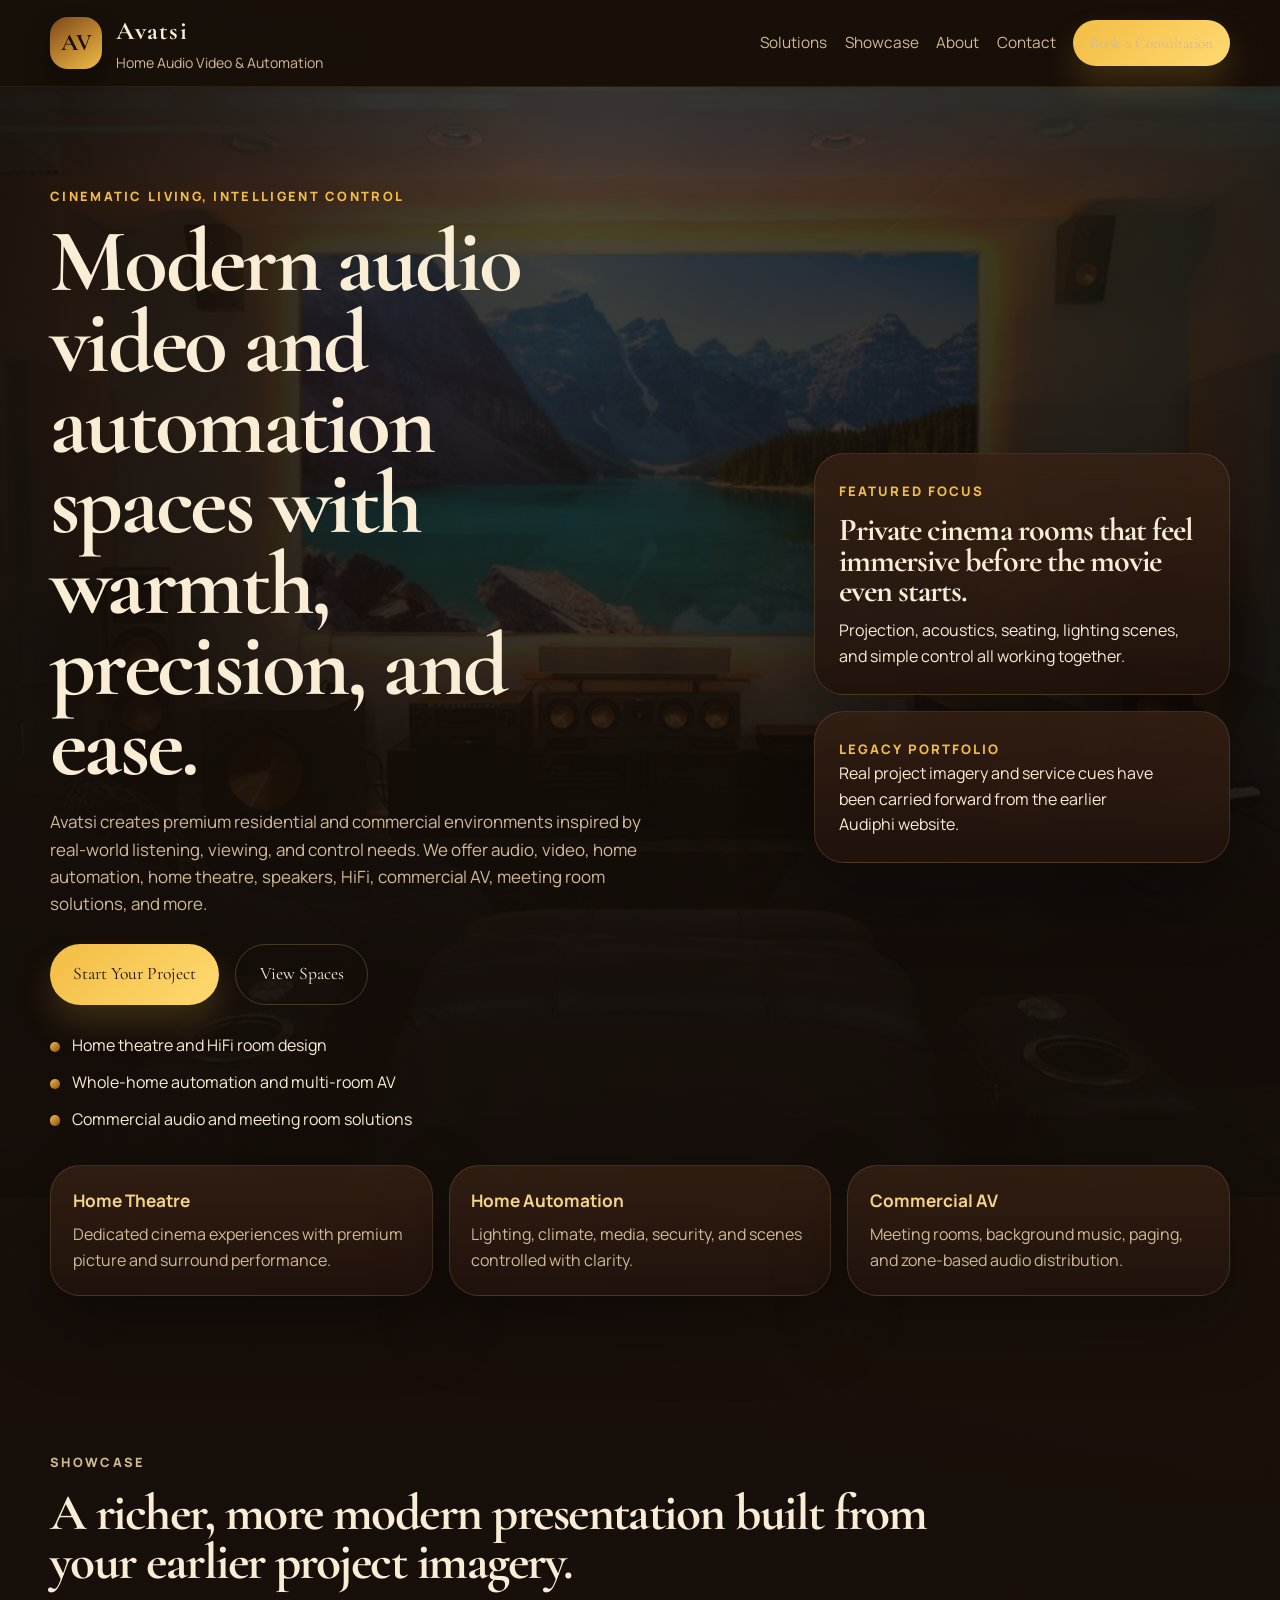
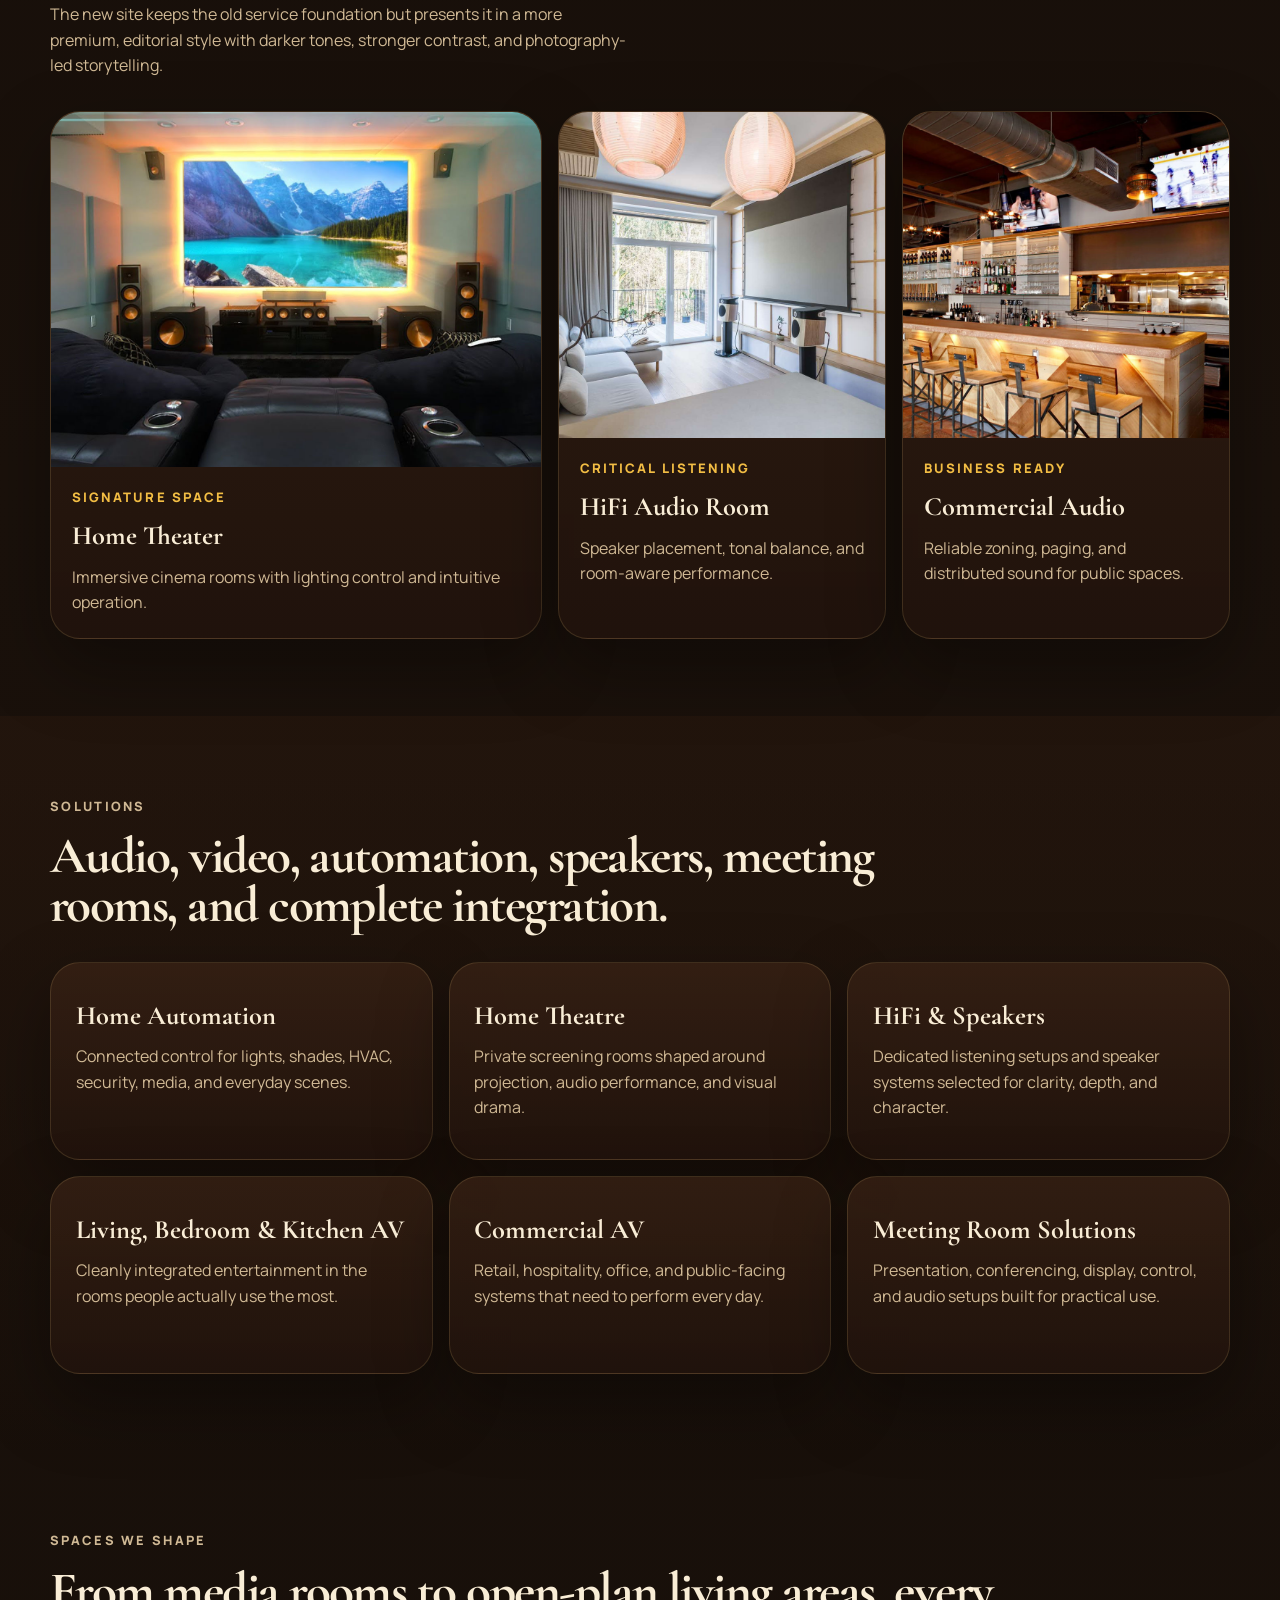
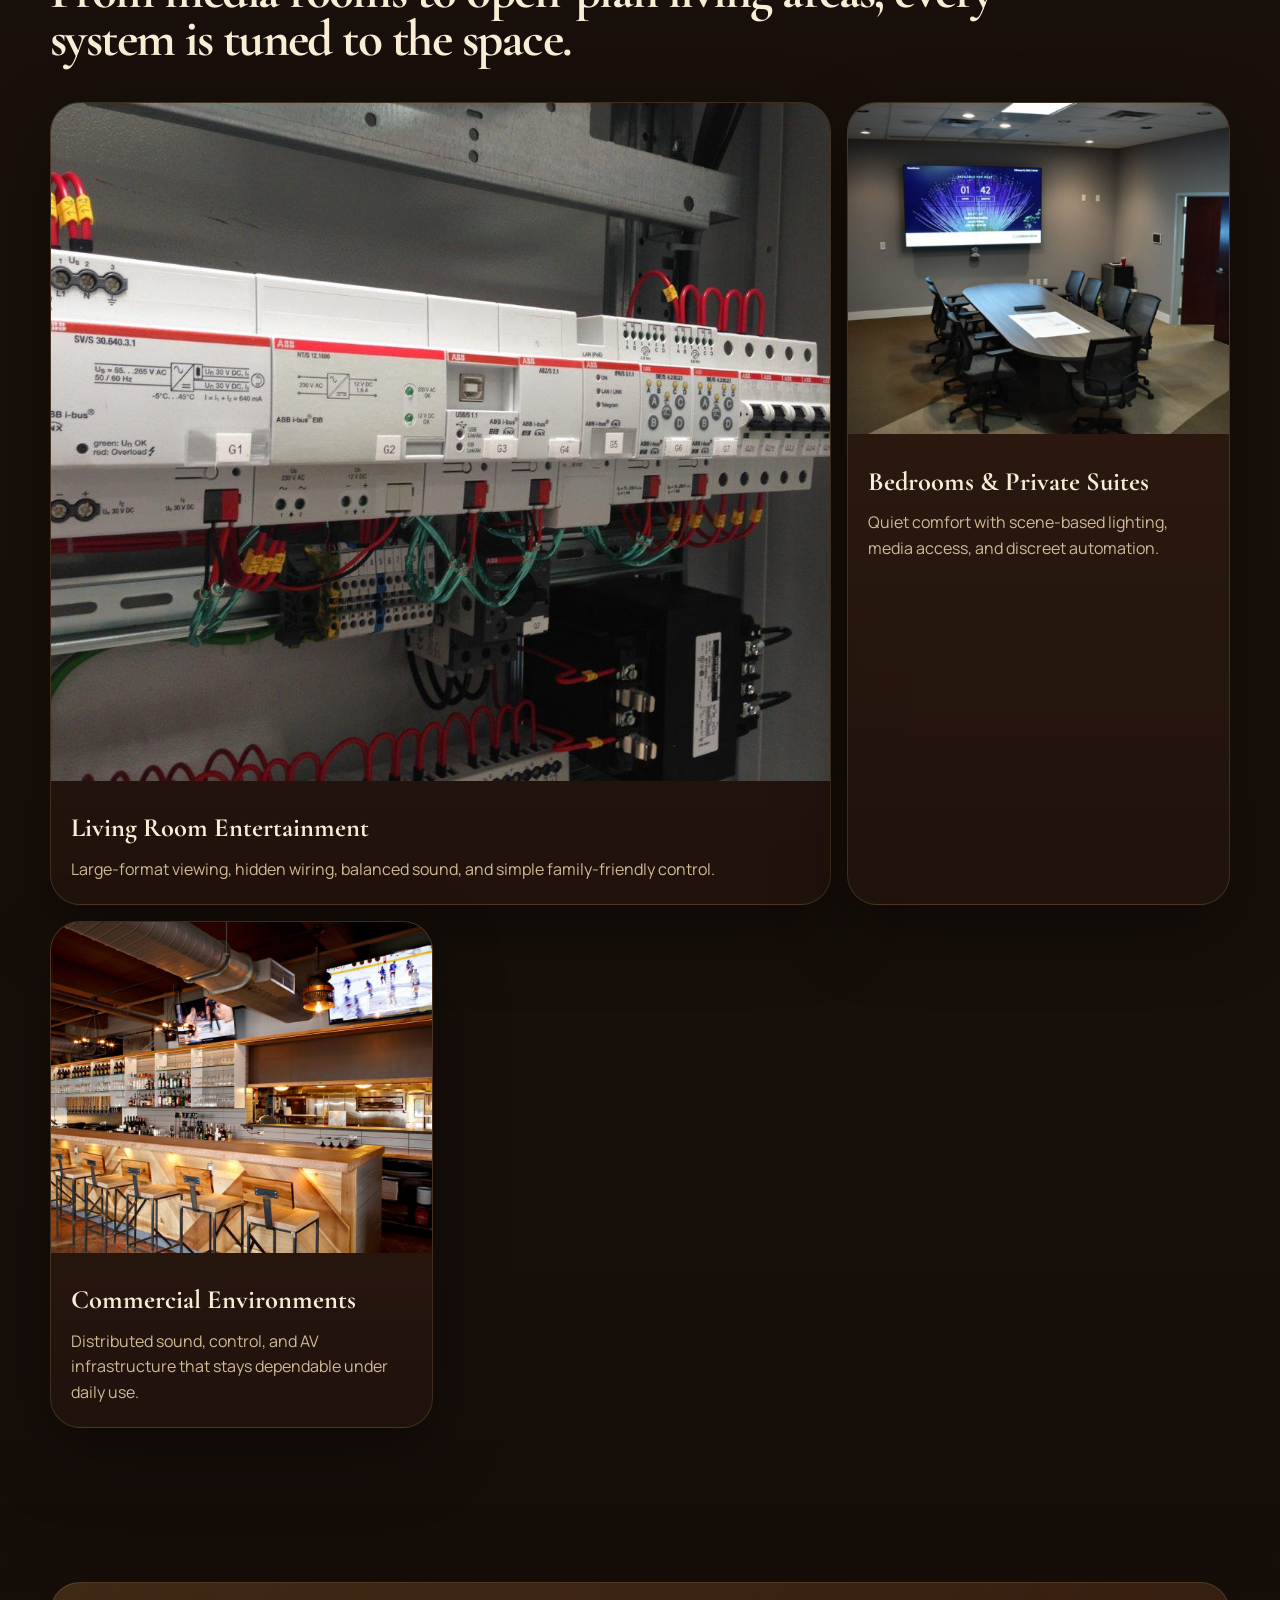
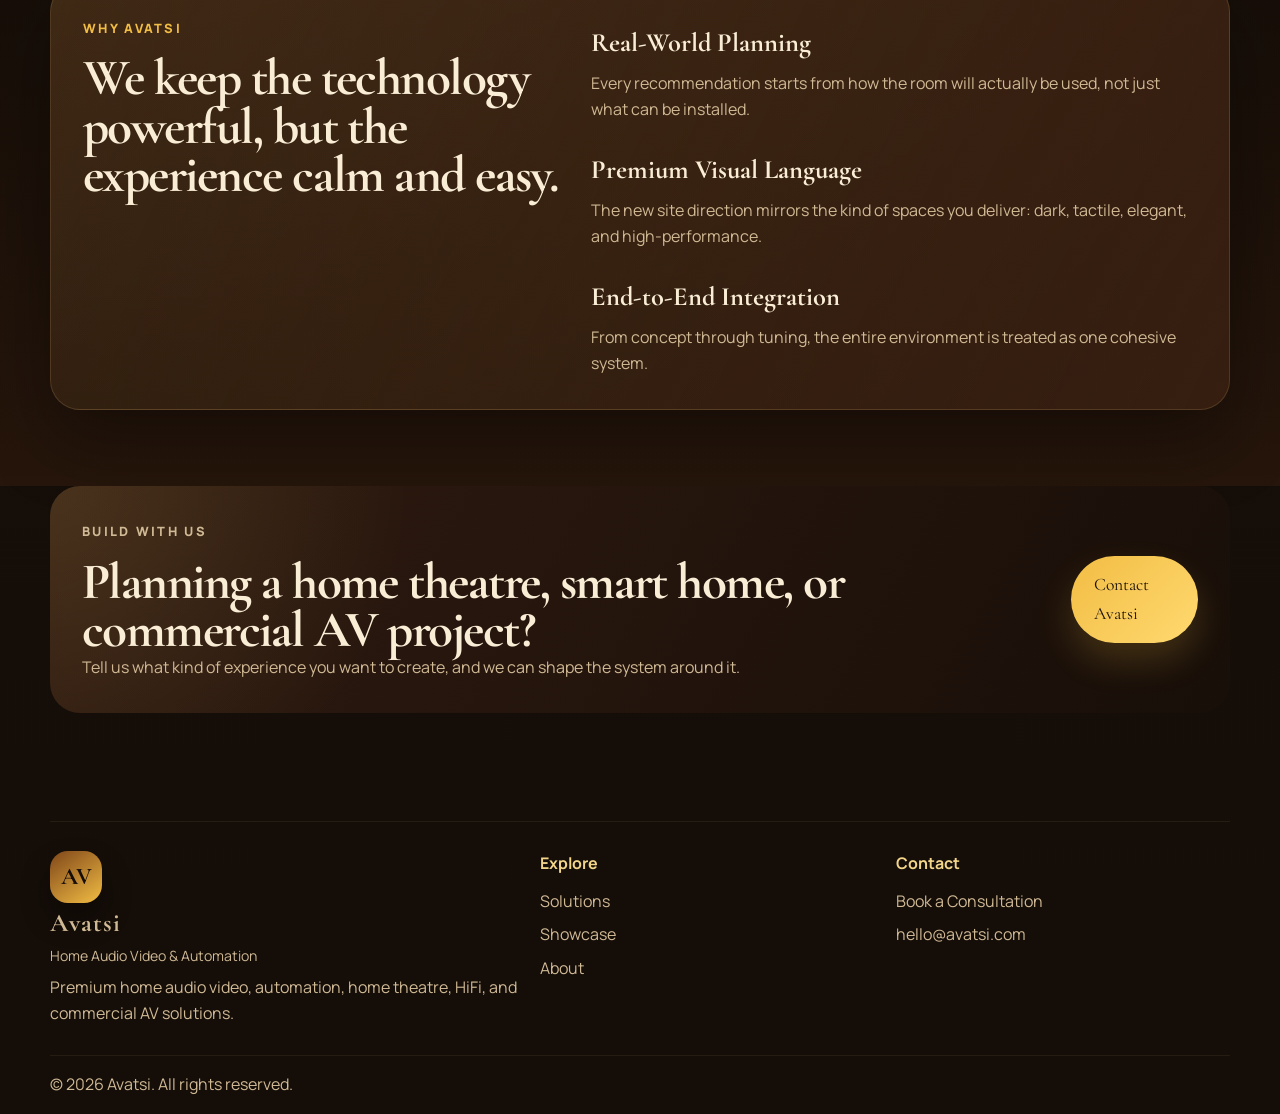
==== index.html @ 75559ed6 "Added website" ====
<!DOCTYPE html>
<html lang="en">
  <head>
    <meta charset="UTF-8" />
    <meta name="viewport" content="width=device-width, initial-scale=1.0" />
    <title>Avatsi | Home Audio Video & Automation</title>
    <meta
      name="description"
      content="Avatsi offers home audio video, home automation, home theatre, speakers, HiFi, commercial AV, meeting room solutions, and more."
    />
    <link rel="preconnect" href="https://fonts.googleapis.com" />
    <link rel="preconnect" href="https://fonts.gstatic.com" crossorigin />
    <link
      href="https://fonts.googleapis.com/css2?family=Manrope:wght@400;500;700;800&family=Cormorant+Garamond:wght@500;600;700&display=swap"
      rel="stylesheet"
    />
    <link rel="stylesheet" href="assets/styles.css" />
    <script defer src="assets/main.js"></script>
    <!-- Google tag (gtag.js) -->
    <script async src="https://www.googletagmanager.com/gtag/js?id=G-W9RSSXG37R"></script>
    <script>
      window.dataLayer = window.dataLayer || [];
      function gtag(){dataLayer.push(arguments);}
      gtag('js', new Date());

      gtag('config', 'G-W9RSSXG37R');
    </script>
  </head>
  <body>
    <header class="site-header">
      <div class="container nav-shell">
        <a class="brand" href="index.html" aria-label="Avatsi home">
          <span class="brand-mark">AV</span>
          <span class="brand-text">
            <strong>Avatsi</strong>
            <span>Home Audio Video & Automation</span>
          </span>
        </a>

        <button class="nav-toggle" type="button" aria-expanded="false" aria-controls="site-nav">
          Menu
        </button>

        <nav id="site-nav" class="site-nav" aria-label="Primary navigation">
          <a href="#solutions">Solutions</a>
          <a href="#showcase">Showcase</a>
          <a href="about.html">About</a>
          <a href="contact.html">Contact</a>
          <a class="button button-small" href="contact.html">Book a Consultation</a>
        </nav>
      </div>
    </header>

    <main>
      <section class="hero hero-photo">
        <div class="hero-backdrop">
          <img src="assets/images/legacy/home-theater.jpg" alt="Luxury home theater installation" />
        </div>
        <div class="container hero-grid hero-grid-photo">
          <div class="hero-copy">
            <p class="eyebrow">Cinematic Living, Intelligent Control</p>
            <h1>Modern audio video and automation spaces with warmth, precision, and ease.</h1>
            <p class="hero-text">
              Avatsi creates premium residential and commercial environments inspired by real-world
              listening, viewing, and control needs. We offer audio, video, home automation,
              home theatre, speakers, HiFi, commercial AV, meeting room solutions, and more.
            </p>
            <div class="hero-actions">
              <a class="button" href="contact.html">Start Your Project</a>
              <a class="button button-secondary" href="#showcase">View Spaces</a>
            </div>
            <ul class="hero-points" aria-label="Key highlights">
              <li>Home theatre and HiFi room design</li>
              <li>Whole-home automation and multi-room AV</li>
              <li>Commercial audio and meeting room solutions</li>
            </ul>
          </div>

          <aside class="hero-side-panel">
            <article class="hero-side-card">
              <span>Featured Focus</span>
              <h2>Private cinema rooms that feel immersive before the movie even starts.</h2>
              <p>Projection, acoustics, seating, lighting scenes, and simple control all working together.</p>
            </article>
            <article class="hero-side-card compact">
              <span>Legacy Portfolio</span>
              <p>Real project imagery and service cues have been carried forward from the earlier Audiphi website.</p>
            </article>
          </aside>
        </div>
      </section>

      <section class="section metrics metrics-dark">
        <div class="container metrics-grid">
          <article>
            <strong>Home Theatre</strong>
            <p>Dedicated cinema experiences with premium picture and surround performance.</p>
          </article>
          <article>
            <strong>Home Automation</strong>
            <p>Lighting, climate, media, security, and scenes controlled with clarity.</p>
          </article>
          <article>
            <strong>Commercial AV</strong>
            <p>Meeting rooms, background music, paging, and zone-based audio distribution.</p>
          </article>
        </div>
      </section>

      <section id="showcase" class="section">
        <div class="container">
          <div class="section-heading">
            <p class="eyebrow">Showcase</p>
            <h2>A richer, more modern presentation built from your earlier project imagery.</h2>
            <p>
              The new site keeps the old service foundation but presents it in a more premium,
              editorial style with darker tones, stronger contrast, and photography-led storytelling.
            </p>
          </div>

          <div class="showcase-grid">
            <article class="showcase-card showcase-card-large">
              <img src="assets/images/legacy/home-theater.jpg" alt="Home theater room with large screen and seating" />
              <div class="showcase-copy">
                <p>Signature Space</p>
                <h3>Home Theater</h3>
                <span>Immersive cinema rooms with lighting control and intuitive operation.</span>
              </div>
            </article>

            <article class="showcase-card">
              <img src="assets/images/legacy/hifi-room.jpg" alt="Premium audio listening room" />
              <div class="showcase-copy">
                <p>Critical Listening</p>
                <h3>HiFi Audio Room</h3>
                <span>Speaker placement, tonal balance, and room-aware performance.</span>
              </div>
            </article>

            <article class="showcase-card">
              <img src="assets/images/legacy/commercial-audio.jpg" alt="Commercial hall with distributed audio" />
              <div class="showcase-copy">
                <p>Business Ready</p>
                <h3>Commercial Audio</h3>
                <span>Reliable zoning, paging, and distributed sound for public spaces.</span>
              </div>
            </article>
          </div>
        </div>
      </section>

      <section id="solutions" class="section section-alt">
        <div class="container">
          <div class="section-heading">
            <p class="eyebrow">Solutions</p>
            <h2>Audio, video, automation, speakers, meeting rooms, and complete integration.</h2>
          </div>

          <div class="service-grid service-grid-rich">
            <article class="service-card">
              <h3>Home Automation</h3>
              <p>Connected control for lights, shades, HVAC, security, media, and everyday scenes.</p>
            </article>
            <article class="service-card">
              <h3>Home Theatre</h3>
              <p>Private screening rooms shaped around projection, audio performance, and visual drama.</p>
            </article>
            <article class="service-card">
              <h3>HiFi & Speakers</h3>
              <p>Dedicated listening setups and speaker systems selected for clarity, depth, and character.</p>
            </article>
            <article class="service-card">
              <h3>Living, Bedroom & Kitchen AV</h3>
              <p>Cleanly integrated entertainment in the rooms people actually use the most.</p>
            </article>
            <article class="service-card">
              <h3>Commercial AV</h3>
              <p>Retail, hospitality, office, and public-facing systems that need to perform every day.</p>
            </article>
            <article class="service-card">
              <h3>Meeting Room Solutions</h3>
              <p>Presentation, conferencing, display, control, and audio setups built for practical use.</p>
            </article>
          </div>
        </div>
      </section>

      <section class="section">
        <div class="container spaces-layout">
          <div class="section-heading section-heading-tight">
            <p class="eyebrow">Spaces We Shape</p>
            <h2>From media rooms to open-plan living areas, every system is tuned to the space.</h2>
          </div>

          <div class="spaces-grid spaces-grid-photo">
            <article class="space-card space-wide">
              <img src="assets/images/legacy/living-room.jpeg" alt="Elegant living room entertainment setup" />
              <div class="space-copy">
                <h3>Living Room Entertainment</h3>
                <p>Large-format viewing, hidden wiring, balanced sound, and simple family-friendly control.</p>
              </div>
            </article>

            <article class="space-card">
              <img src="assets/images/legacy/av-room.jpg" alt="Integrated audio visual setup" />
              <div class="space-copy">
                <h3>Bedrooms & Private Suites</h3>
                <p>Quiet comfort with scene-based lighting, media access, and discreet automation.</p>
              </div>
            </article>

            <article class="space-card">
              <img src="assets/images/legacy/commercial-audio.jpg" alt="Commercial audio installation" />
              <div class="space-copy">
                <h3>Commercial Environments</h3>
                <p>Distributed sound, control, and AV infrastructure that stays dependable under daily use.</p>
              </div>
            </article>
          </div>
        </div>
      </section>

      <section class="section section-band">
        <div class="container split-panel split-panel-dark">
          <div>
            <p class="eyebrow">Why Avatsi</p>
            <h2>We keep the technology powerful, but the experience calm and easy.</h2>
          </div>
          <div class="split-list">
            <article>
              <h3>Real-World Planning</h3>
              <p>Every recommendation starts from how the room will actually be used, not just what can be installed.</p>
            </article>
            <article>
              <h3>Premium Visual Language</h3>
              <p>The new site direction mirrors the kind of spaces you deliver: dark, tactile, elegant, and high-performance.</p>
            </article>
            <article>
              <h3>End-to-End Integration</h3>
              <p>From concept through tuning, the entire environment is treated as one cohesive system.</p>
            </article>
          </div>
        </div>
      </section>

      <section class="section cta-band">
        <div class="container cta-shell">
          <div>
            <p class="eyebrow">Build With Us</p>
            <h2>Planning a home theatre, smart home, or commercial AV project?</h2>
            <p>Tell us what kind of experience you want to create, and we can shape the system around it.</p>
          </div>
          <a class="button" href="contact.html">Contact Avatsi</a>
        </div>
      </section>
    </main>

    <footer class="site-footer">
      <div class="container footer-grid">
        <div>
          <a class="brand brand-footer" href="index.html">
            <span class="brand-mark">AV</span>
            <span class="brand-text">
              <strong>Avatsi</strong>
              <span>Home Audio Video & Automation</span>
            </span>
          </a>
          <p>Premium home audio video, automation, home theatre, HiFi, and commercial AV solutions.</p>
        </div>
        <div>
          <h3>Explore</h3>
          <a href="#solutions">Solutions</a>
          <a href="#showcase">Showcase</a>
          <a href="about.html">About</a>
        </div>
        <div>
          <h3>Contact</h3>
          <a href="contact.html">Book a Consultation</a>
          <a href="mailto:hello@avatsi.com">hello@avatsi.com</a>
        </div>
      </div>
      <div class="container footer-bottom">
        <p>&copy; <span data-year></span> Avatsi. All rights reserved.</p>
      </div>
    </footer>
  </body>
</html>
---- assets/styles.css ----
:root {
  --bg: #140d08;
  --bg-soft: #1d120c;
  --bg-alt: #24160d;
  --surface: rgba(46, 27, 17, 0.84);
  --surface-soft: rgba(77, 49, 28, 0.54);
  --surface-strong: #321b10;
  --text: #f9edd6;
  --muted: #d0b995;
  --muted-strong: #f3d58a;
  --line: rgba(243, 213, 138, 0.14);
  --brand: #f2bd44;
  --brand-strong: #ffd970;
  --brand-deep: #8a4d17;
  --shadow: 0 28px 70px rgba(0, 0, 0, 0.35);
  --radius: 30px;
  --radius-small: 18px;
  --container: min(1180px, calc(100vw - 2rem));
}

*,
*::before,
*::after {
  box-sizing: border-box;
}

html {
  scroll-behavior: smooth;
}

body {
  margin: 0;
  font-family: "Manrope", sans-serif;
  color: var(--text);
  background:
    radial-gradient(circle at top left, rgba(255, 217, 112, 0.08), transparent 22%),
    radial-gradient(circle at top right, rgba(138, 77, 23, 0.18), transparent 26%),
    linear-gradient(180deg, #110a06 0%, #1a110b 35%, #140d08 100%);
  line-height: 1.6;
}

img {
  display: block;
  max-width: 100%;
}

a {
  color: inherit;
  text-decoration: none;
}

p,
h1,
h2,
h3,
ul {
  margin: 0;
}

ul {
  padding: 0;
}

.container {
  width: var(--container);
  margin: 0 auto;
}

.site-header {
  position: sticky;
  top: 0;
  z-index: 20;
  backdrop-filter: blur(16px);
  background: rgba(20, 13, 8, 0.78);
  border-bottom: 1px solid rgba(243, 213, 138, 0.08);
}

.nav-shell {
  display: flex;
  align-items: center;
  justify-content: space-between;
  gap: 1rem;
  min-height: 86px;
}

.brand {
  display: inline-flex;
  align-items: center;
  gap: 0.9rem;
}

.brand-mark {
  width: 52px;
  height: 52px;
  display: inline-grid;
  place-items: center;
  border-radius: 18px;
  background: linear-gradient(145deg, #7f4619, #f2bd44);
  color: #140d08;
  font-family: "Cormorant Garamond", serif;
  font-size: 1.5rem;
  font-weight: 700;
  box-shadow: 0 16px 30px rgba(0, 0, 0, 0.28);
}

.brand-text {
  display: grid;
  gap: 0.02rem;
}

.brand-text strong,
.button,
h1,
h2,
h3 {
  font-family: "Cormorant Garamond", serif;
}

.brand-text strong {
  font-size: 1.6rem;
  letter-spacing: 0.04em;
}

.brand-text span:last-child {
  color: var(--muted);
  font-size: 0.88rem;
}

.site-nav {
  display: flex;
  align-items: center;
  gap: 1.1rem;
}

.site-nav a {
  color: var(--muted);
  font-size: 0.96rem;
}

.site-nav a:hover,
.site-nav a:focus-visible {
  color: var(--text);
}

.button {
  display: inline-flex;
  align-items: center;
  justify-content: center;
  border: 0;
  border-radius: 999px;
  padding: 0.95rem 1.45rem;
  background: linear-gradient(135deg, var(--brand), var(--brand-strong));
  color: #1d120c;
  font-size: 1.1rem;
  box-shadow: 0 18px 34px rgba(242, 189, 68, 0.18);
  transition: transform 180ms ease, box-shadow 180ms ease;
}

.button:hover,
.button:focus-visible {
  transform: translateY(-2px);
  box-shadow: 0 20px 38px rgba(242, 189, 68, 0.25);
}

.button-secondary {
  background: transparent;
  color: var(--text);
  border: 1px solid rgba(243, 213, 138, 0.22);
  box-shadow: none;
}

.button-small {
  padding: 0.7rem 1.05rem;
  font-size: 1rem;
}

.nav-toggle {
  display: none;
  border: 1px solid rgba(243, 213, 138, 0.18);
  background: rgba(255, 255, 255, 0.03);
  color: var(--text);
  border-radius: 999px;
  padding: 0.7rem 1rem;
  font: inherit;
}

.hero,
.page-hero {
  position: relative;
  overflow: clip;
}

.hero-photo {
  min-height: min(92vh, 880px);
  display: grid;
  align-items: center;
  padding: 4rem 0;
}

.hero-backdrop {
  position: absolute;
  inset: 0;
}

.hero-backdrop::after {
  content: "";
  position: absolute;
  inset: 0;
  background:
    linear-gradient(90deg, rgba(20, 13, 8, 0.9) 0%, rgba(20, 13, 8, 0.68) 45%, rgba(20, 13, 8, 0.78) 100%),
    linear-gradient(180deg, rgba(20, 13, 8, 0.22), rgba(20, 13, 8, 0.84));
}

.hero-backdrop img {
  width: 100%;
  height: 100%;
  object-fit: cover;
}

.hero-grid,
.page-hero-grid {
  position: relative;
  z-index: 1;
  display: grid;
  grid-template-columns: 1.08fr 0.92fr;
  gap: 2rem;
  align-items: center;
}

.hero-grid-photo {
  padding-top: 2rem;
}

.eyebrow {
  display: inline-flex;
  margin-bottom: 1rem;
  color: var(--brand);
  font-size: 0.8rem;
  font-weight: 800;
  letter-spacing: 0.18em;
  text-transform: uppercase;
}

h1 {
  max-width: 12ch;
  font-size: clamp(3.4rem, 7vw, 6.2rem);
  line-height: 0.9;
  letter-spacing: -0.03em;
}

h2 {
  font-size: clamp(2.3rem, 4vw, 4rem);
  line-height: 0.95;
  letter-spacing: -0.03em;
}

.hero-text,
.page-hero p,
.section-heading p,
.service-card p,
.space-copy p,
.showcase-copy span,
.split-list p,
.content-grid p,
.timeline-item p,
.contact-card p,
.email-panel p,
.metrics p,
.cta-shell p,
.site-footer p {
  color: var(--muted);
}

.hero-text {
  max-width: 64ch;
  margin-top: 1.35rem;
  font-size: 1.06rem;
}

.hero-actions {
  display: flex;
  gap: 1rem;
  flex-wrap: wrap;
  margin-top: 1.7rem;
}

.hero-points {
  list-style: none;
  display: grid;
  gap: 0.7rem;
  margin-top: 1.8rem;
}

.hero-points li::before {
  content: "";
  width: 0.65rem;
  height: 0.65rem;
  display: inline-block;
  margin-right: 0.7rem;
  border-radius: 999px;
  background: linear-gradient(135deg, var(--brand), #8a4d17);
  vertical-align: middle;
}

.hero-side-panel {
  display: grid;
  gap: 1rem;
  justify-self: end;
}

.hero-side-card,
.metrics-grid article,
.showcase-card,
.service-card,
.space-card,
.split-panel,
.content-grid article,
.timeline-item,
.contact-card,
.email-panel,
.page-visual {
  border: 1px solid var(--line);
  background: linear-gradient(180deg, rgba(57, 34, 21, 0.76), rgba(33, 19, 12, 0.9));
  box-shadow: var(--shadow);
}

.hero-side-card,
.metrics-grid article,
.service-card,
.split-panel,
.content-grid article,
.timeline-item,
.contact-card,
.email-panel,
.page-visual {
  border-radius: var(--radius);
}

.hero-side-card {
  max-width: 26rem;
  padding: 1.5rem;
  backdrop-filter: blur(14px);
}

.hero-side-card span,
.showcase-copy p {
  color: var(--brand);
  font-size: 0.82rem;
  font-weight: 800;
  letter-spacing: 0.16em;
  text-transform: uppercase;
}

.hero-side-card h2 {
  margin: 0.75rem 0;
  font-size: 2rem;
}

.hero-side-card.compact p {
  max-width: 32ch;
}

.section {
  padding: 4.8rem 0;
}

.section-alt {
  background: linear-gradient(180deg, rgba(37, 22, 13, 0.74), rgba(20, 13, 8, 0.2));
}

.section-band {
  background: linear-gradient(180deg, rgba(16, 10, 6, 0.4), rgba(45, 25, 12, 0.7));
}

.metrics {
  padding-top: 0;
}

.metrics-dark {
  margin-top: -2rem;
  position: relative;
  z-index: 2;
}

.metrics-grid {
  display: grid;
  grid-template-columns: repeat(3, 1fr);
  gap: 1rem;
}

.metrics-grid article {
  padding: 1.35rem;
}

.metrics-grid strong {
  display: block;
  margin-bottom: 0.45rem;
  color: var(--muted-strong);
  font-size: 1.08rem;
}

.section-heading {
  margin-bottom: 2rem;
  max-width: 60rem;
}

.section-heading p:last-child {
  margin-top: 1rem;
  max-width: 58ch;
}

.section-heading-tight {
  margin-bottom: 1.4rem;
}

.showcase-grid {
  display: grid;
  grid-template-columns: 1.2fr 0.8fr 0.8fr;
  gap: 1rem;
}

.showcase-card,
.space-card {
  overflow: hidden;
  border-radius: var(--radius);
  position: relative;
}

.showcase-card img,
.space-card img,
.page-visual img {
  width: 100%;
  object-fit: cover;
}

.showcase-card img {
  aspect-ratio: 1;
}

.showcase-card-large img {
  aspect-ratio: 1.38;
}

.showcase-copy {
  padding: 1.25rem 1.3rem 1.4rem;
}

.showcase-copy h3,
.service-card h3,
.space-copy h3,
.split-list h3,
.content-grid h2,
.timeline-item h3,
.contact-card h2,
.email-panel h2 {
  margin: 0.45rem 0 0.45rem;
  font-size: 1.65rem;
}

.service-grid {
  display: grid;
  grid-template-columns: repeat(3, 1fr);
  gap: 1rem;
}

.service-card {
  padding: 1.55rem;
}

.service-grid-rich .service-card {
  min-height: 198px;
}

.spaces-layout {
  display: grid;
  gap: 1rem;
}

.spaces-grid {
  display: grid;
  grid-template-columns: repeat(3, 1fr);
  gap: 1rem;
}

.space-wide {
  grid-column: span 2;
}

.space-wide img {
  aspect-ratio: 1.8;
}

.space-card img,
.page-visual img {
  aspect-ratio: 1.15;
}

.space-copy {
  padding: 1.2rem 1.25rem 1.35rem;
}

.split-panel {
  display: grid;
  grid-template-columns: 0.88fr 1.12fr;
  gap: 2rem;
  padding: 2rem;
}

.split-panel-dark {
  background:
    linear-gradient(115deg, rgba(242, 189, 68, 0.08), rgba(54, 30, 16, 0.98)),
    linear-gradient(180deg, rgba(57, 34, 21, 0.76), rgba(33, 19, 12, 0.9));
}

.split-list {
  display: grid;
  gap: 1.2rem;
}

.page-main {
  min-height: calc(100vh - 180px);
}

.page-hero {
  padding: 4.5rem 0 2.5rem;
}

.page-hero-photo {
  background:
    radial-gradient(circle at top left, rgba(242, 189, 68, 0.07), transparent 20%),
    linear-gradient(180deg, rgba(37, 22, 13, 0.7), rgba(20, 13, 8, 0.2));
}

.page-visual,
.content-grid article,
.contact-card {
  padding: 1.2rem;
}

.page-visual-photo img {
  border-radius: 22px;
}

.content-grid {
  display: grid;
  grid-template-columns: repeat(3, 1fr);
  gap: 1rem;
}

.timeline {
  display: grid;
  gap: 1rem;
}

.timeline-item {
  display: grid;
  grid-template-columns: auto 1fr;
  gap: 1rem;
  padding: 1.35rem;
  align-items: start;
}

.timeline-item span {
  width: 3rem;
  height: 3rem;
  display: inline-grid;
  place-items: center;
  border-radius: 999px;
  background: linear-gradient(145deg, var(--brand), #8a4d17);
  color: #160d08;
  font-family: "Cormorant Garamond", serif;
  font-size: 1.2rem;
  font-weight: 700;
}

.contact-grid {
  display: grid;
  grid-template-columns: 1fr 1fr;
  gap: 1rem;
}

.contact-list {
  list-style: none;
  margin-top: 1rem;
  display: grid;
  gap: 0.8rem;
  color: var(--muted);
}

.contact-list a {
  color: var(--brand-strong);
}

.cta-band {
  padding-top: 0;
}

.cta-shell,
.email-panel {
  display: flex;
  align-items: center;
  justify-content: space-between;
  gap: 1.5rem;
  padding: 2rem;
  border-radius: var(--radius);
  background:
    radial-gradient(circle at top left, rgba(255, 217, 112, 0.13), transparent 30%),
    linear-gradient(120deg, #2f1a10, #180f09);
}

.cta-shell .eyebrow,
.email-panel .eyebrow,
.cta-shell p,
.email-panel p {
  color: var(--muted);
}

.site-footer {
  padding: 2rem 0 1rem;
}

.footer-grid {
  display: grid;
  grid-template-columns: 1.4fr 1fr 1fr;
  gap: 1.4rem;
  padding: 1.8rem 0;
  border-top: 1px solid rgba(243, 213, 138, 0.08);
}

.brand-footer {
  margin-bottom: 1rem;
}

.footer-grid h3 {
  margin-bottom: 0.75rem;
  color: var(--muted-strong);
  font-size: 1rem;
  font-family: "Manrope", sans-serif;
}

.footer-grid a {
  display: block;
  margin-bottom: 0.5rem;
  color: var(--muted);
}

.footer-grid a:hover,
.footer-grid a:focus-visible {
  color: var(--text);
}

.footer-bottom {
  padding-top: 1rem;
  border-top: 1px solid rgba(243, 213, 138, 0.08);
}

@media (max-width: 980px) {
  .hero-grid,
  .page-hero-grid,
  .metrics-grid,
  .showcase-grid,
  .service-grid,
  .spaces-grid,
  .split-panel,
  .content-grid,
  .contact-grid,
  .footer-grid {
    grid-template-columns: 1fr;
  }

  .space-wide {
    grid-column: auto;
  }

  .site-nav {
    position: absolute;
    inset: calc(100% + 0.4rem) 1rem auto;
    display: none;
    flex-direction: column;
    align-items: stretch;
    padding: 1rem;
    border-radius: 24px;
    border: 1px solid var(--line);
    background: rgba(24, 15, 9, 0.98);
    box-shadow: var(--shadow);
  }

  .site-nav.is-open {
    display: flex;
  }

  .nav-toggle {
    display: inline-flex;
  }

  .hero-photo {
    min-height: auto;
  }

  .hero-side-panel {
    justify-self: stretch;
  }

  .hero-side-card {
    max-width: none;
  }

  .cta-shell,
  .email-panel {
    flex-direction: column;
    align-items: flex-start;
  }
}

@media (max-width: 640px) {
  .section,
  .page-hero,
  .hero-photo {
    padding: 3.5rem 0;
  }

  .nav-shell {
    min-height: 76px;
  }

  h1 {
    font-size: clamp(2.7rem, 14vw, 4rem);
  }

  h2 {
    font-size: clamp(2rem, 10vw, 2.7rem);
  }

  .button,
  .button-secondary {
    width: 100%;
  }

  .hero-actions {
    width: 100%;
  }
}
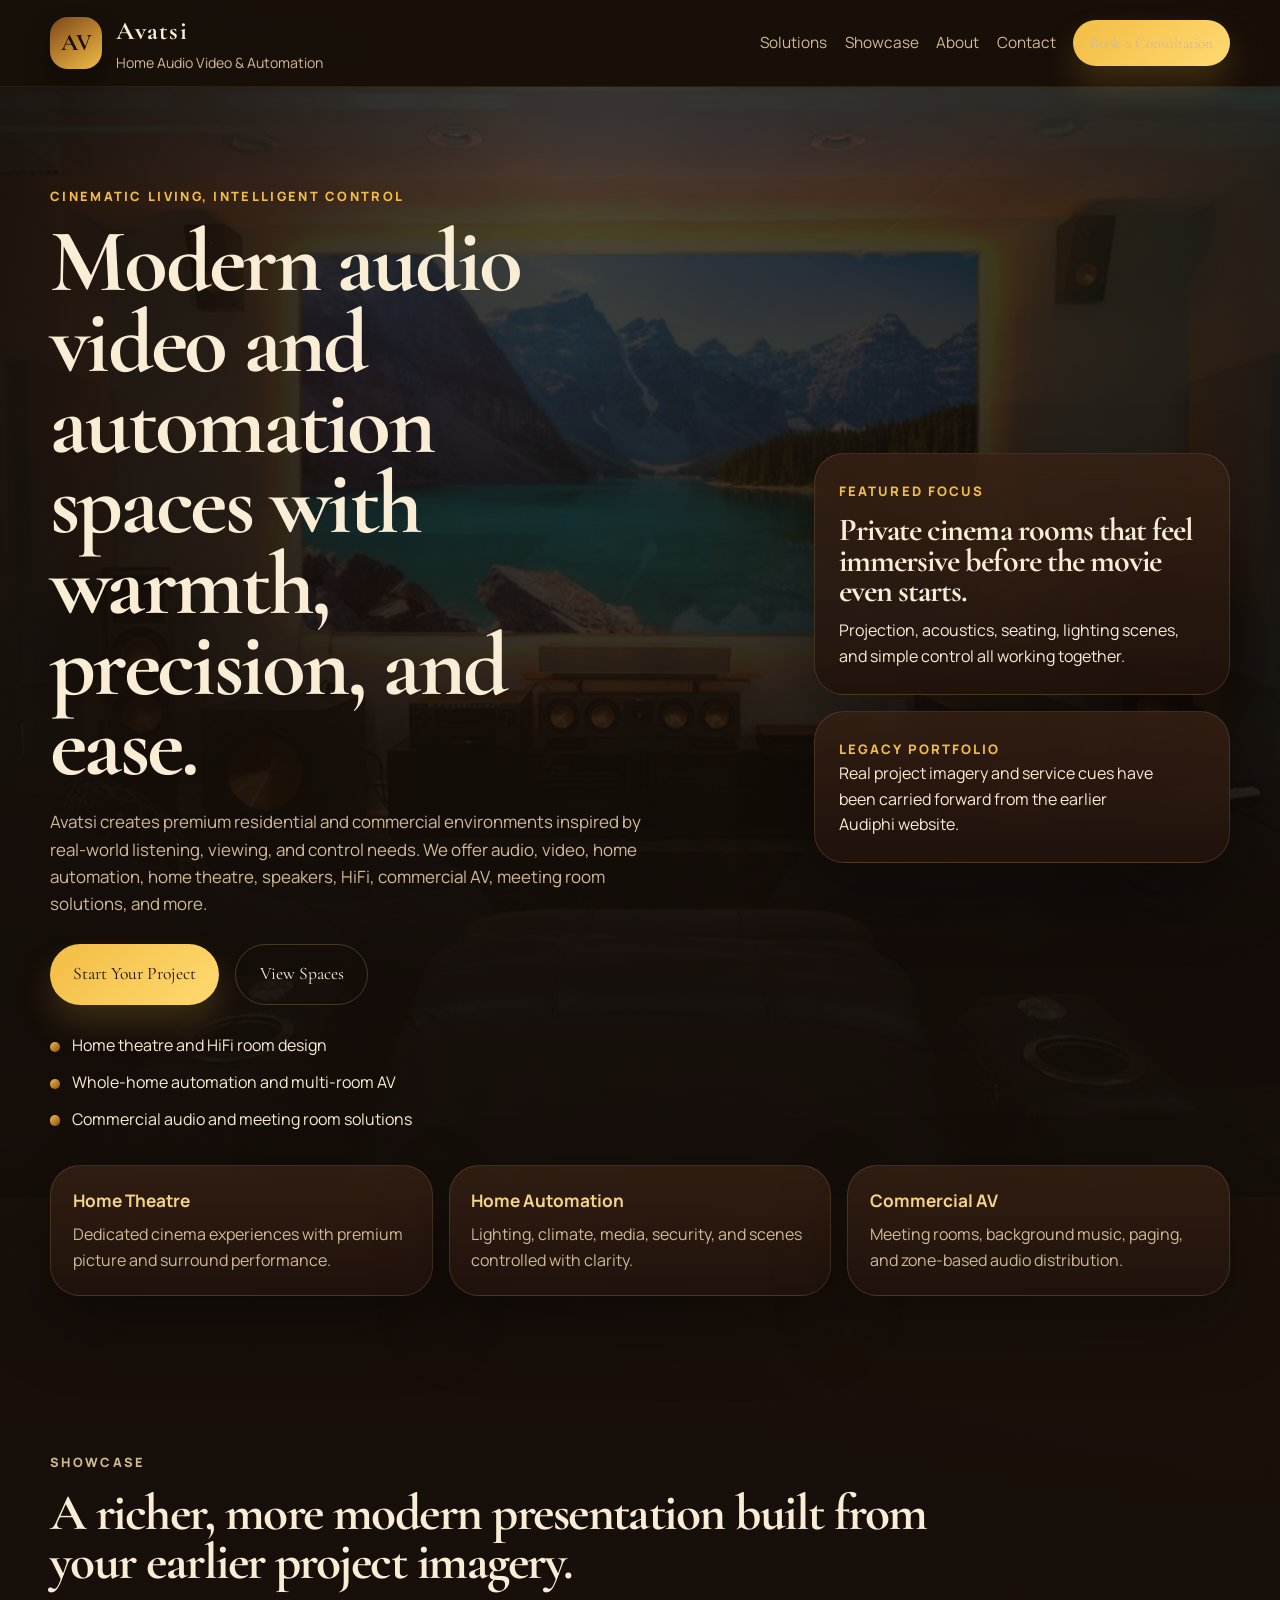
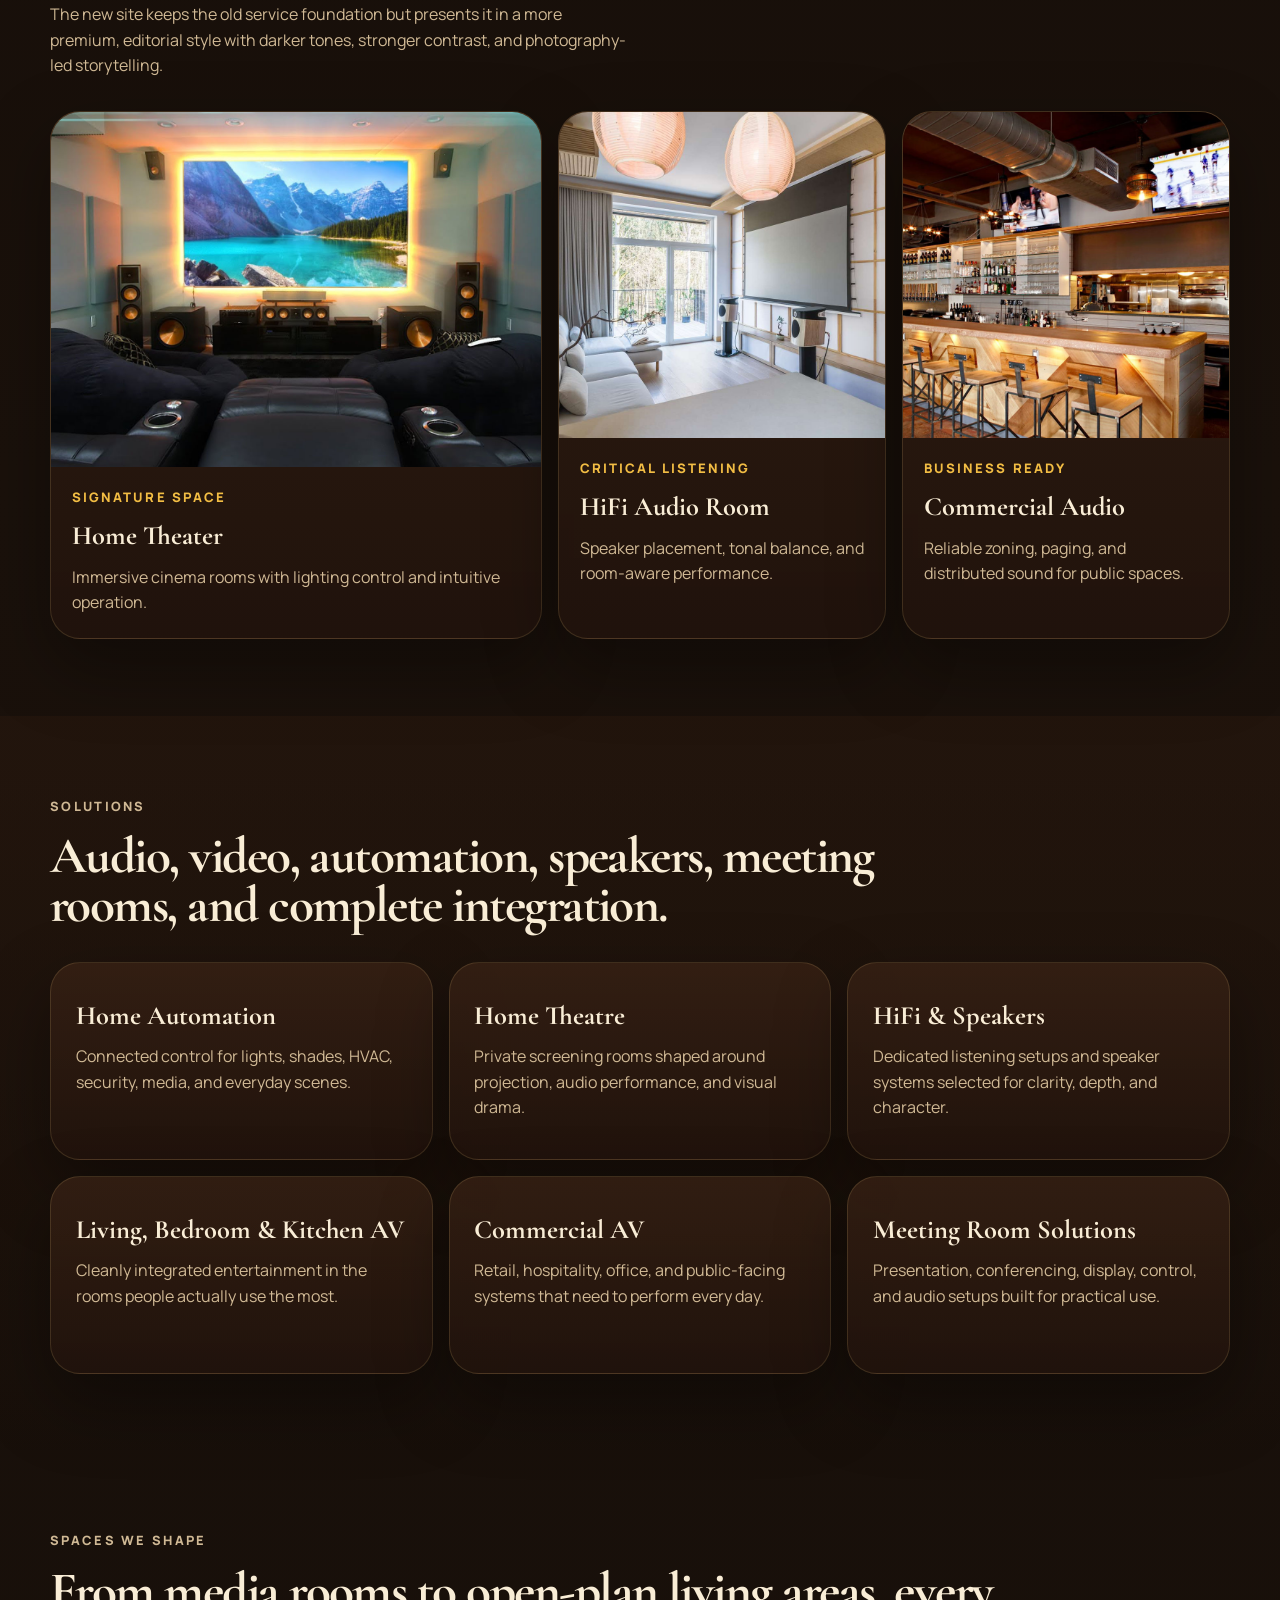
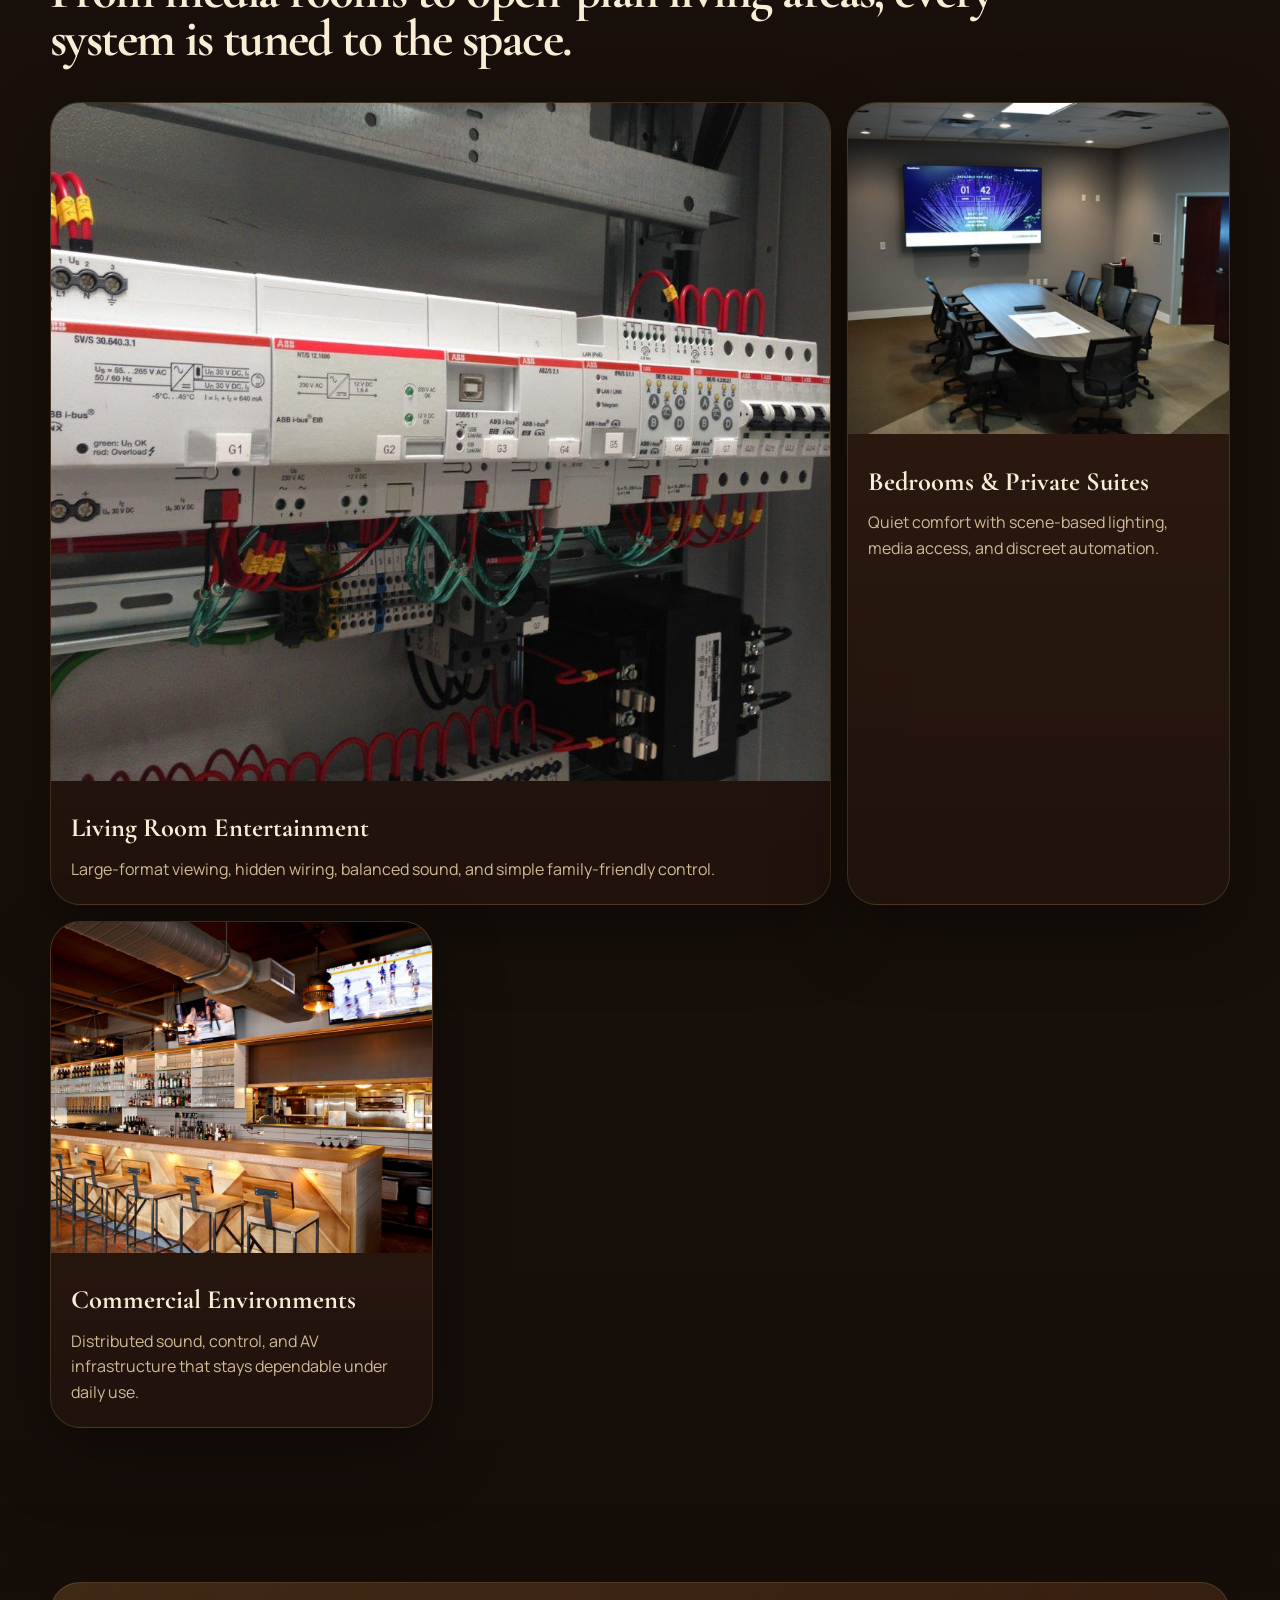
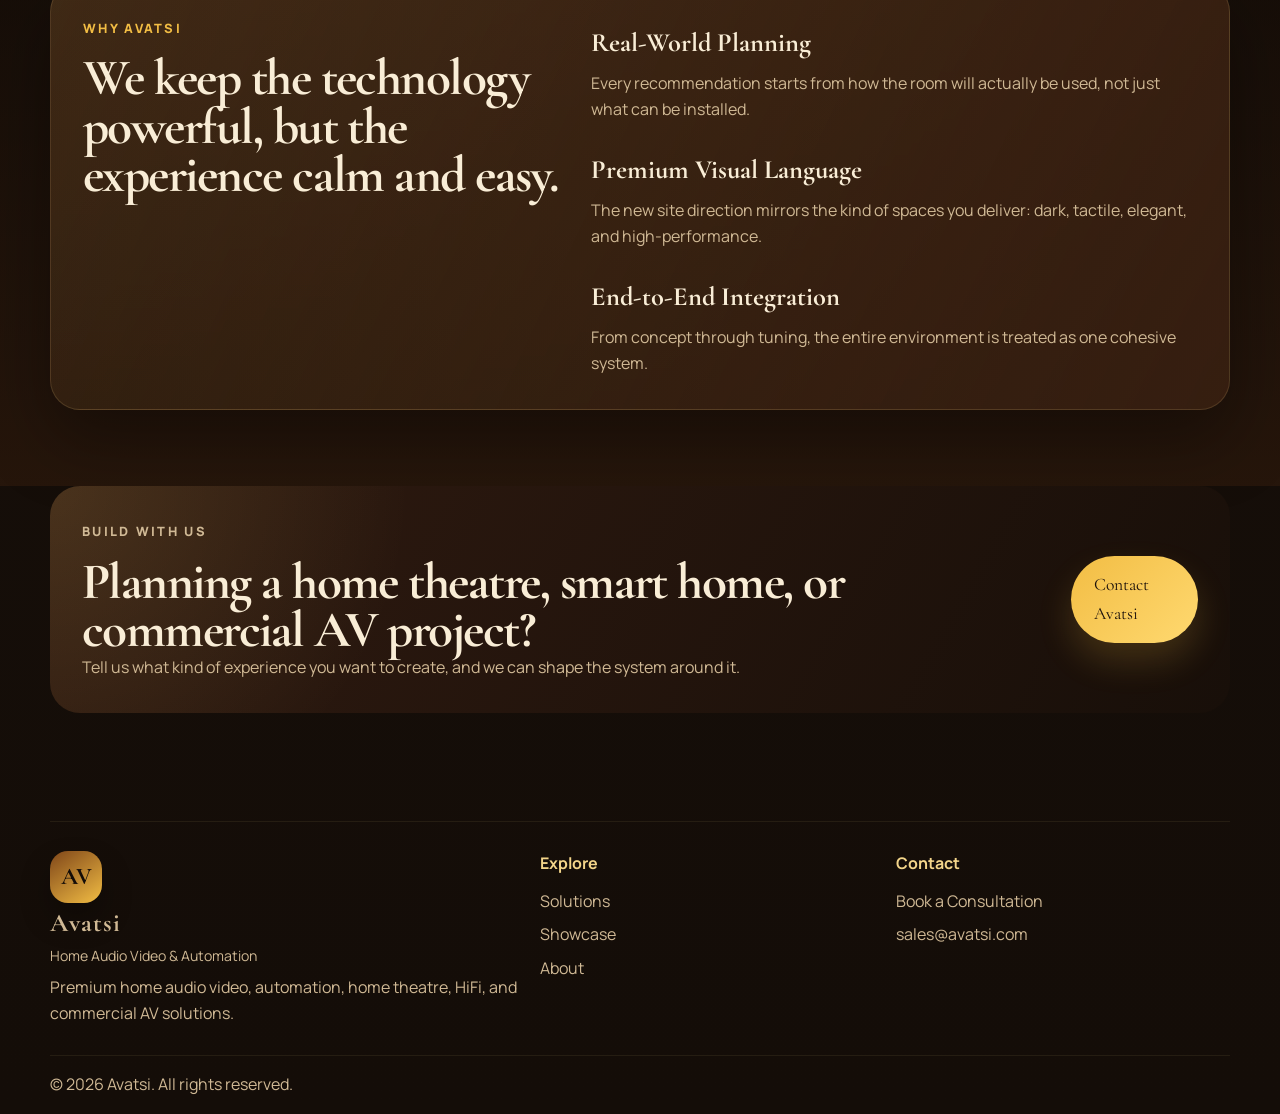
==== commit d3364fe0: "Updated contacts page" ====
--- a/index.html
+++ b/index.html
@@ -8,6 +8,50 @@
       name="description"
       content="Avatsi offers home audio video, home automation, home theatre, speakers, HiFi, commercial AV, meeting room solutions, and more."
     />
+    <meta
+      name="keywords"
+      content="Avatsi, home automation, home theatre, home theater, hi-fi audio, speakers, commercial AV, meeting room solutions, audio video integration, smart home"
+    />
+    <meta name="author" content="Avatsi" />
+    <meta name="robots" content="index, follow" />
+    <link rel="canonical" href="https://avatsi-com.github.io/" />
+    <meta property="og:type" content="website" />
+    <meta property="og:title" content="Avatsi | Home Audio Video & Automation" />
+    <meta
+      property="og:description"
+      content="Premium home audio video, automation, home theatre, HiFi, commercial AV, and meeting room solutions by Avatsi."
+    />
+    <meta property="og:url" content="https://avatsi-com.github.io/" />
+    <meta property="og:site_name" content="Avatsi" />
+    <meta property="og:image" content="https://avatsi-com.github.io/assets/images/legacy/home-theater.jpg" />
+    <meta property="og:image:alt" content="Luxury home theater installation by Avatsi" />
+    <meta name="twitter:card" content="summary_large_image" />
+    <meta name="twitter:title" content="Avatsi | Home Audio Video & Automation" />
+    <meta
+      name="twitter:description"
+      content="Premium home audio video, automation, home theatre, HiFi, commercial AV, and meeting room solutions by Avatsi."
+    />
+    <meta name="twitter:image" content="https://avatsi-com.github.io/assets/images/legacy/home-theater.jpg" />
+    <script type="application/ld+json">
+      {
+        "@context": "https://schema.org",
+        "@type": "WebSite",
+        "name": "Avatsi",
+        "url": "https://avatsi-com.github.io/",
+        "description": "Avatsi offers home audio video, home automation, home theatre, speakers, HiFi, commercial AV, meeting room solutions, and more."
+      }
+    </script>
+    <script type="application/ld+json">
+      {
+        "@context": "https://schema.org",
+        "@type": "LocalBusiness",
+        "name": "Avatsi",
+        "url": "https://avatsi-com.github.io/",
+        "image": "https://avatsi-com.github.io/assets/images/legacy/home-theater.jpg",
+        "email": "sales@avatsi.com",
+        "description": "Premium home audio video, automation, home theatre, HiFi, commercial AV, and meeting room solutions."
+      }
+    </script>
     <link rel="preconnect" href="https://fonts.googleapis.com" />
     <link rel="preconnect" href="https://fonts.gstatic.com" crossorigin />
     <link
@@ -276,7 +320,7 @@
         <div>
           <h3>Contact</h3>
           <a href="contact.html">Book a Consultation</a>
-          <a href="mailto:hello@avatsi.com">hello@avatsi.com</a>
+          <a href="mailto:sales@avatsi.com">sales@avatsi.com</a>
         </div>
       </div>
       <div class="container footer-bottom">
